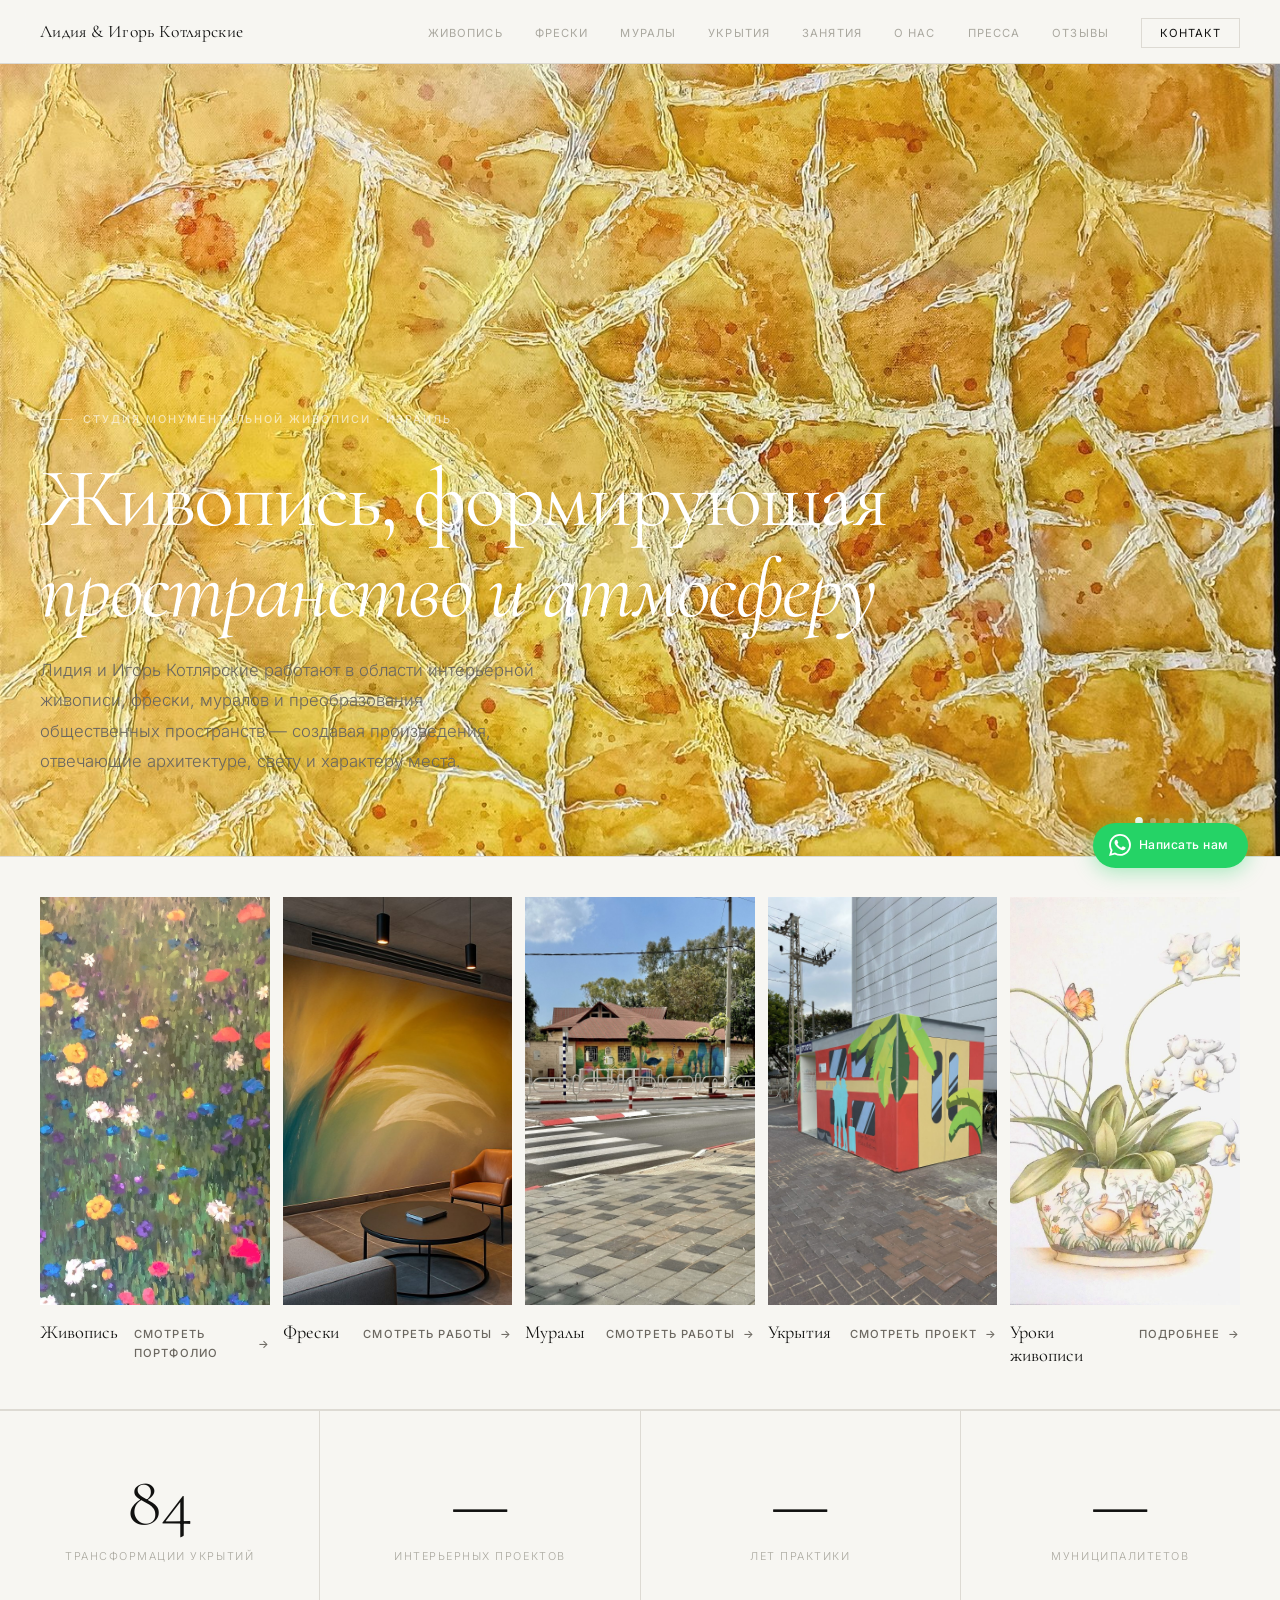
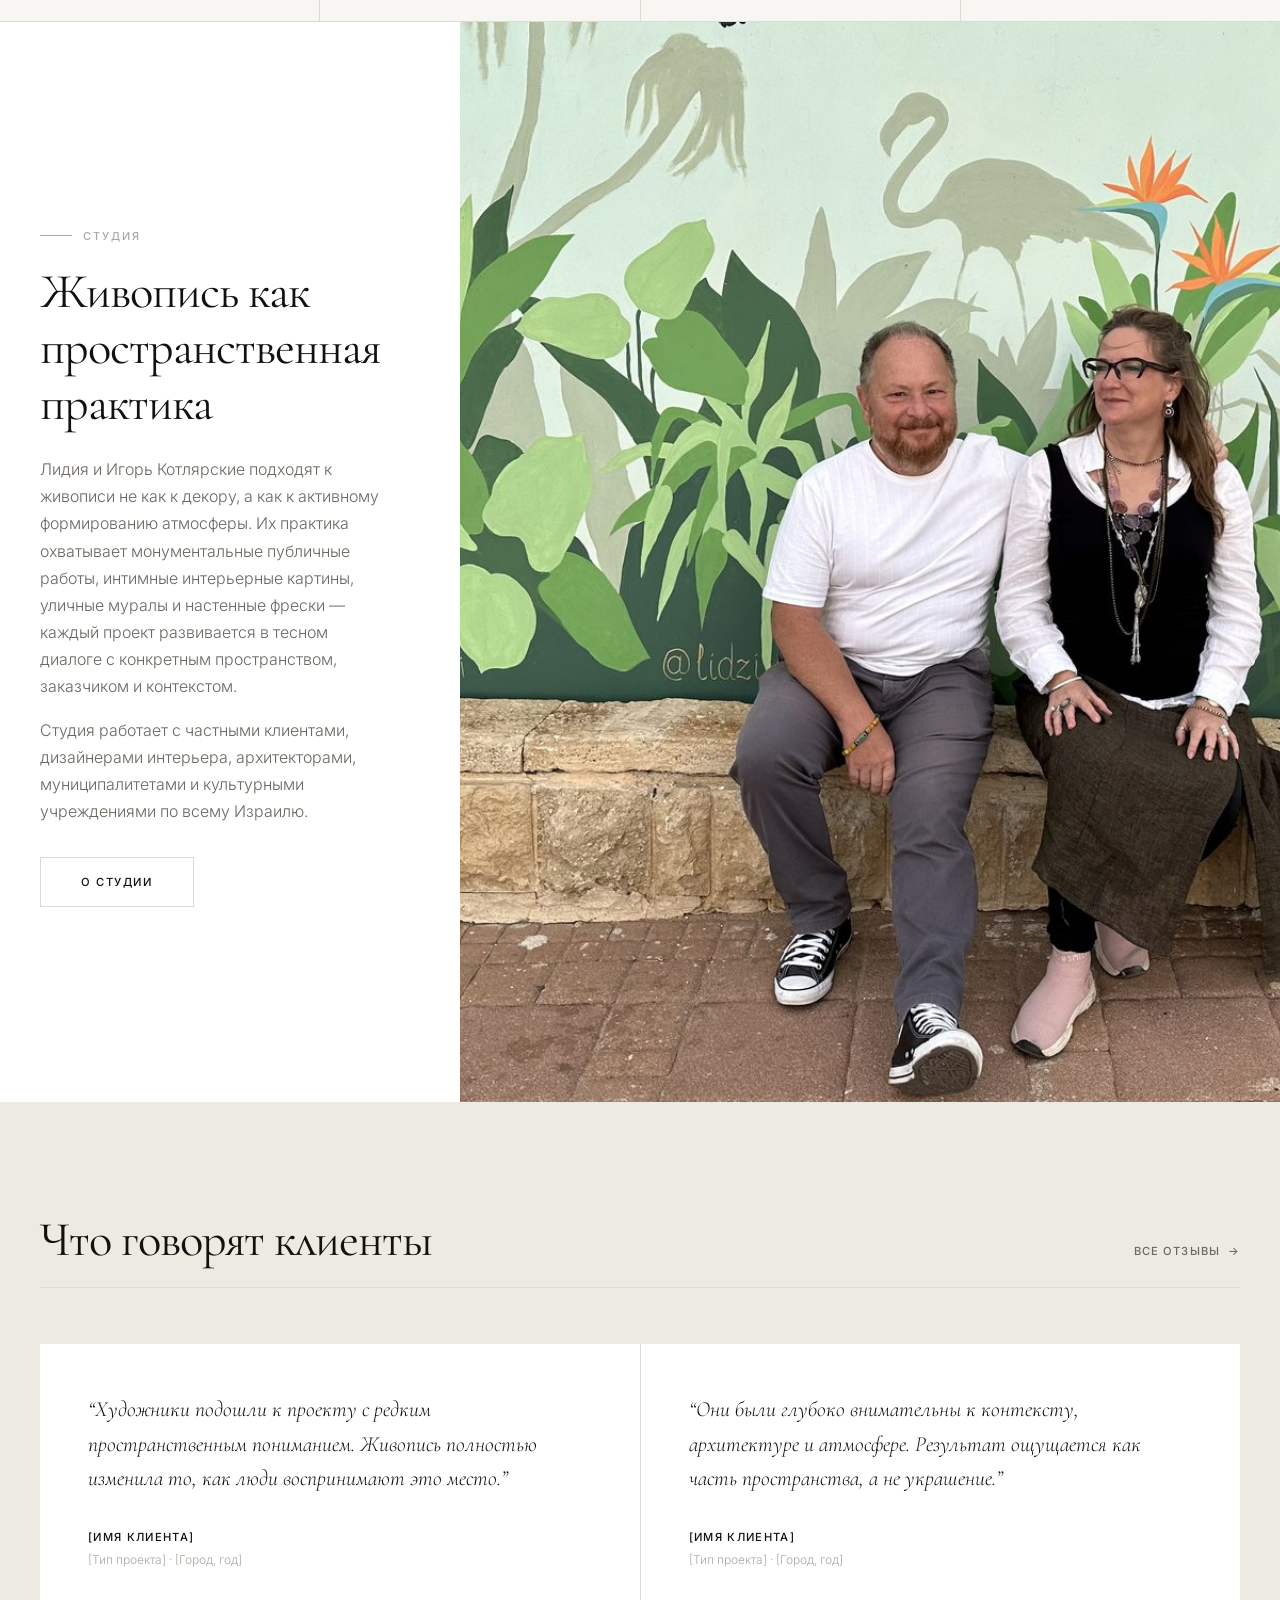
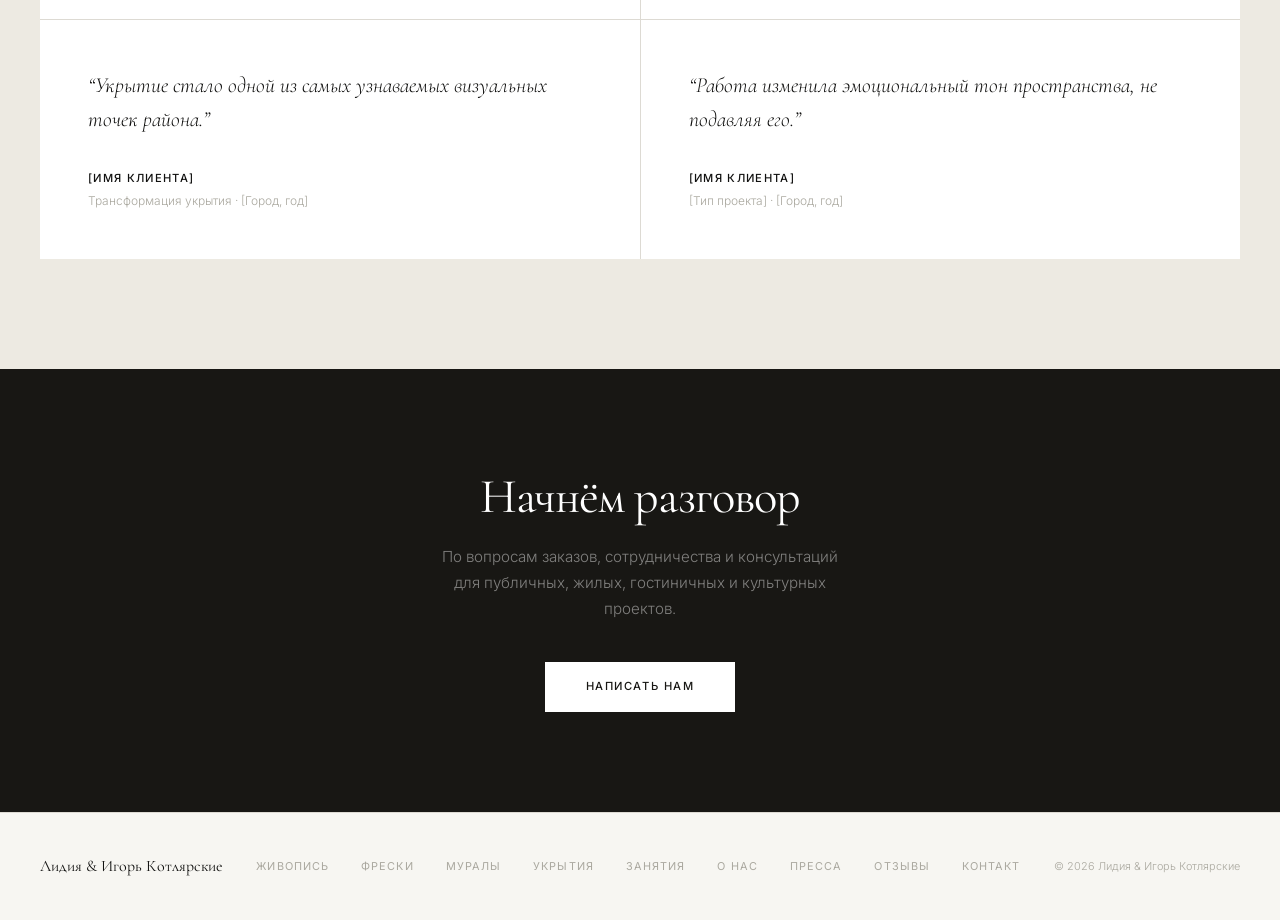
==== index.html @ c1836a42 "Initial commit — Kotlyarsky Studio website Co-Authored-By: Claude Sonnet 4.5 <noreply@anthropic.com>" ====
<!DOCTYPE html>
<html lang="ru">
<head>
  <meta charset="UTF-8">
  <meta name="viewport" content="width=device-width, initial-scale=1.0">
  <title>Лидия и Игорь Котлярские — Студия монументальной живописи</title>
  <meta name="description" content="Лидия и Игорь Котлярские — студия монументальной живописи, интерьерных фресок и художественного преобразования общественных пространств Израиля.">
  <link rel="stylesheet" href="css/style.css">
</head>
<body class="page-body">

  <!-- Навигация -->
  <nav class="nav" role="navigation" aria-label="Основная навигация">
    <div class="nav-inner">
      <a href="index.html" class="nav-logo">Лидия &amp; Игорь Котлярские</a>
      <button class="nav-toggle" aria-label="Открыть меню" aria-expanded="false">
        <span></span><span></span><span></span>
      </button>
      <ul class="nav-links">
        <li><a href="interior-paintings.html">Живопись</a></li>
        <li><a href="frescoes.html">Фрески</a></li>
        <li><a href="murals.html">Муралы</a></li>
        <li><a href="shelters.html">Укрытия</a></li>
        <li><a href="teaching.html">Занятия</a></li>
        <li><a href="about.html">О нас</a></li>
        <li><a href="press.html">Пресса</a></li>
        <li><a href="reviews.html">Отзывы</a></li>
        <li><a href="contact.html" class="nav-contact">Контакт</a></li>
      </ul>
    </div>
  </nav>

  <!-- Герой -->
  <header class="hero hero--full">
    <div class="hero-carousel">
      <div class="hero-slide active"><img src="images/paintings/paintings-01.jpg" alt="Картина студии Котлярских"></div>
      <div class="hero-slide"><img src="images/paintings/paintings-03.jpg" alt="Картина студии Котлярских"></div>
      <div class="hero-slide"><img src="images/paintings/paintings-05.jpg" alt="Картина студии Котлярских"></div>
      <div class="hero-slide"><img src="images/paintings/paintings-07.jpg" alt="Картина студии Котлярских"></div>
      <div class="hero-slide"><img src="images/paintings/paintings-09.jpg" alt="Картина студии Котлярских"></div>
      <div class="hero-slide"><img src="images/paintings/paintings-11.jpg" alt="Картина студии Котлярских"></div>
      <div class="hero-slide"><img src="images/paintings/paintings-14.jpg" alt="Картина студии Котлярских"></div>
      <div class="hero-slide"><img src="images/paintings/paintings-17.jpg" alt="Картина студии Котлярских"></div>
    </div>
    <div class="hero-content container">
      <p class="label hero-label">Студия монументальной живописи · Израиль</p>
      <h1>Живопись, формирующая<br><em>пространство и атмосферу</em></h1>
      <p class="intro">Лидия и Игорь Котлярские работают в области интерьерной живописи, фрески, муралов и преобразования общественных пространств — создавая произведения, отвечающие архитектуре, свету и характеру места.</p>
    </div>
    <div class="hero-dots" aria-label="Навигация по слайдам">
      <button class="hero-dot active" aria-label="Слайд 1"></button>
      <button class="hero-dot" aria-label="Слайд 2"></button>
      <button class="hero-dot" aria-label="Слайд 3"></button>
      <button class="hero-dot" aria-label="Слайд 4"></button>
      <button class="hero-dot" aria-label="Слайд 5"></button>
      <button class="hero-dot" aria-label="Слайд 6"></button>
      <button class="hero-dot" aria-label="Слайд 7"></button>
      <button class="hero-dot" aria-label="Слайд 8"></button>
    </div>
  </header>

  <!-- Основные разделы -->
  <section aria-label="Направления работы">
    <div class="section-cards section-cards--5col">

      <article class="section-card">
        <div class="section-card-img">
          <img src="images/paintings/paintings-08.jpg" alt="Интерьерная живопись" style="width:100%;height:100%;object-fit:cover;transform:scale(1.4);">
        </div>
        <div class="section-card-body">
          <span class="label">Портфолио</span>
          <h3>Живопись</h3>
          <p>Оригинальные картины для частных домов, гостиничных пространств и культурных объектов — каждая работа создаётся в диалоге с конкретным интерьером.</p>
          <a href="interior-paintings.html" class="link-arrow">Смотреть портфолио</a>
        </div>
      </article>

      <article class="section-card">
        <div class="section-card-img">
          <img src="images/frescoes/frescoes-08.jpg" alt="Интерьерная фреска" style="width:100%;height:100%;object-fit:cover;">
        </div>
        <div class="section-card-body">
          <span class="label">Интерьер</span>
          <h3>Фрески</h3>
          <p>Настенная живопись внутри пространств — интегрируется с архитектурой через материальную поверхность, жест и физическую глубину. Современный подход к древнему искусству.</p>
          <a href="frescoes.html" class="link-arrow">Смотреть работы</a>
        </div>
      </article>

      <article class="section-card">
        <div class="section-card-img">
          <img src="images/murals/murals-01.jpg" alt="Уличный мурал" style="width:100%;height:100%;object-fit:cover;">
        </div>
        <div class="section-card-body">
          <span class="label">Экстерьер</span>
          <h3>Муралы</h3>
          <p>Монументальная живопись на фасадах, внешних стенах и общественных поверхностях — ситуативные работы, отвечающие окружающей городской и природной среде.</p>
          <a href="murals.html" class="link-arrow">Смотреть работы</a>
        </div>
      </article>

      <article class="section-card">
        <div class="section-card-img">
          <img src="images/shelters/shelters-10.jpg" alt="Расписанное укрытие" style="width:100%;height:100%;object-fit:cover;">
        </div>
        <div class="section-card-body">
          <span class="label">Паблик-арт</span>
          <h3>Укрытия</h3>
          <p>84 трансформации укрытий на севере Израиля — превращение бетонных оборонительных сооружений в визуальные доминанты и эмоциональные якоря городской среды.</p>
          <a href="shelters.html" class="link-arrow">Смотреть проект</a>
        </div>
      </article>

      <article class="section-card">
        <div class="section-card-img">
          <img src="images/teaching/teaching-02.jpg" alt="Занятие живописью" style="width:100%;height:100%;object-fit:cover;">
        </div>
        <div class="section-card-body">
          <span class="label">Преподавание</span>
          <h3>Уроки живописи</h3>
          <p>Уроки живописи для всех возрастов и уровней — индивидуальные и групповые занятия с Лидией и Игорем в тёплой, открытой атмосфере студии.</p>
          <a href="teaching.html" class="link-arrow">Подробнее</a>
        </div>
      </article>

    </div>
  </section>

  <!-- Статистика -->
  <section aria-label="Показатели студии">
    <div class="stats-bar">
      <div class="stat-item">
        <div class="stat-number">84</div>
        <div class="stat-label">Трансформации укрытий</div>
      </div>
      <div class="stat-item">
        <div class="stat-number">—</div>
        <div class="stat-label">Интерьерных проектов</div>
      </div>
      <div class="stat-item">
        <div class="stat-number">—</div>
        <div class="stat-label">Лет практики</div>
      </div>
      <div class="stat-item">
        <div class="stat-number">—</div>
        <div class="stat-label">Муниципалитетов</div>
      </div>
    </div>
  </section>

  <!-- О студии -->
  <section class="section section--white shelter-feature-section">
    <div class="shelter-feature">
      <div class="shelter-feature-text">
        <p class="label" style="margin-bottom:1.2rem;">Студия</p>
        <h2 style="margin-bottom:1.5rem;">Живопись как пространственная практика</h2>
        <p style="color: var(--text-mid); margin-bottom: 1rem;">Лидия и Игорь Котлярские подходят к живописи не как к декору, а как к активному формированию атмосферы. Их практика охватывает монументальные публичные работы, интимные интерьерные картины, уличные муралы и настенные фрески — каждый проект развивается в тесном диалоге с конкретным пространством, заказчиком и контекстом.</p>
        <p style="color: var(--text-mid); margin-bottom: 2rem;">Студия работает с частными клиентами, дизайнерами интерьера, архитекторами, муниципалитетами и культурными учреждениями по всему Израилю.</p>
        <a href="about.html" class="btn btn-outline">О студии</a>
      </div>
      <div class="shelter-feature-img">
        <img src="images/about/about-01.jpg" alt="Лидия и Игорь Котлярские">
      </div>
    </div>
  </section>

  <!-- Отзывы -->
  <section class="section section--warm">
    <div class="container">
      <div class="section-header">
        <h2>Что говорят клиенты</h2>
        <a href="reviews.html" class="link-arrow">Все отзывы</a>
      </div>
      <div class="reviews-grid">

        <article class="review-card">
          <p class="review-quote">Художники подошли к проекту с редким пространственным пониманием. Живопись полностью изменила то, как люди воспринимают это место.</p>
          <p class="review-author">[Имя клиента]</p>
          <p class="review-project">[Тип проекта] · [Город, год]</p>
        </article>

        <article class="review-card">
          <p class="review-quote">Они были глубоко внимательны к контексту, архитектуре и атмосфере. Результат ощущается как часть пространства, а не украшение.</p>
          <p class="review-author">[Имя клиента]</p>
          <p class="review-project">[Тип проекта] · [Город, год]</p>
        </article>

        <article class="review-card">
          <p class="review-quote">Укрытие стало одной из самых узнаваемых визуальных точек района.</p>
          <p class="review-author">[Имя клиента]</p>
          <p class="review-project">Трансформация укрытия · [Город, год]</p>
        </article>

        <article class="review-card">
          <p class="review-quote">Работа изменила эмоциональный тон пространства, не подавляя его.</p>
          <p class="review-author">[Имя клиента]</p>
          <p class="review-project">[Тип проекта] · [Город, год]</p>
        </article>

      </div>
    </div>
  </section>

  <!-- Призыв к действию -->
  <section class="contact-cta" aria-label="Связаться со студией">
    <div class="container">
      <h2>Начнём разговор</h2>
      <p>По вопросам заказов, сотрудничества и консультаций для публичных, жилых, гостиничных и культурных проектов.</p>
      <a href="contact.html" class="btn btn-light">Написать нам</a>
    </div>
  </section>

  <!-- Подвал -->
  <footer class="footer">
    <div class="footer-inner">
      <div class="footer-logo">Лидия &amp; Игорь Котлярские</div>
      <nav class="footer-links" aria-label="Навигация подвала">
        <a href="interior-paintings.html">Живопись</a>
        <a href="frescoes.html">Фрески</a>
        <a href="murals.html">Муралы</a>
        <a href="shelters.html">Укрытия</a>
        <a href="teaching.html">Занятия</a>
        <a href="about.html">О нас</a>
        <a href="press.html">Пресса</a>
        <a href="reviews.html">Отзывы</a>
        <a href="contact.html">Контакт</a>
      </nav>
      <p class="footer-copy">&copy; 2026 Лидия &amp; Игорь Котлярские</p>
    </div>
  </footer>

  <!-- WhatsApp -->
  <a href="https://wa.me/972532554891" class="whatsapp-btn" target="_blank" rel="noopener noreferrer" aria-label="Написать в WhatsApp">
    <svg xmlns="http://www.w3.org/2000/svg" width="22" height="22" viewBox="0 0 24 24" fill="currentColor">
      <path d="M17.472 14.382c-.297-.149-1.758-.867-2.03-.967-.273-.099-.471-.148-.67.15-.197.297-.767.966-.94 1.164-.173.199-.347.223-.644.075-.297-.15-1.255-.463-2.39-1.475-.883-.788-1.48-1.761-1.653-2.059-.173-.297-.018-.458.13-.606.134-.133.298-.347.446-.52.149-.174.198-.298.298-.497.099-.198.05-.371-.025-.52-.075-.149-.669-1.612-.916-2.207-.242-.579-.487-.5-.669-.51-.173-.008-.371-.01-.57-.01-.198 0-.52.074-.792.372-.272.297-1.04 1.016-1.04 2.479 0 1.462 1.065 2.875 1.213 3.074.149.198 2.096 3.2 5.077 4.487.709.306 1.262.489 1.694.625.712.227 1.36.195 1.871.118.571-.085 1.758-.719 2.006-1.413.248-.694.248-1.289.173-1.413-.074-.124-.272-.198-.57-.347m-5.421 7.403h-.004a9.87 9.87 0 01-5.031-1.378l-.361-.214-3.741.982.998-3.648-.235-.374a9.86 9.86 0 01-1.51-5.26c.001-5.45 4.436-9.884 9.888-9.884 2.64 0 5.122 1.03 6.988 2.898a9.825 9.825 0 012.893 6.994c-.003 5.45-4.437 9.884-9.885 9.884m8.413-18.297A11.815 11.815 0 0012.05 0C5.495 0 .16 5.335.157 11.892c0 2.096.547 4.142 1.588 5.945L.057 24l6.305-1.654a11.882 11.882 0 005.683 1.448h.005c6.554 0 11.89-5.335 11.893-11.893a11.821 11.821 0 00-3.48-8.413Z"/>
    </svg>
    <span class="whatsapp-btn-label">Написать нам</span>
  </a>

  <script src="js/main.js"></script>
</body>
</html>
---- css/style.css ----
/* ============================================
   KOTLYARSKY STUDIO — Stylesheet v2
   ============================================ */

@import url('https://fonts.googleapis.com/css2?family=Cormorant+Garamond:ital,wght@0,300;0,400;0,500;0,600;1,300;1,400;1,500&family=Inter:wght@300;400;500&display=swap');

/* ── Variables ─────────────────────────────── */
:root {
  --bg:           #f7f6f2;
  --bg-warm:      #edeae2;
  --white:        #ffffff;
  --text:         #111110;
  --text-mid:     #6b6760;
  --text-light:   #aaa89f;
  --border:       #dddad3;
  --border-light: #eae8e2;
  --accent:       #b85c30;
  --accent-light: #f5ede7;
  --dark:         #181714;

  --font-display: 'Cormorant Garamond', Georgia, serif;
  --font-body:    'Inter', -apple-system, sans-serif;

  --nav-height:   64px;
  --max-width:    1320px;
  --section-pad:  110px;
  --gap:          1.5rem;
}

/* ── Reset ─────────────────────────────────── */
*, *::before, *::after { box-sizing: border-box; margin: 0; padding: 0; }
html { scroll-behavior: smooth; -webkit-font-smoothing: antialiased; }
img { display: block; max-width: 100%; height: auto; }
a { color: inherit; text-decoration: none; }
ul { list-style: none; }
button { cursor: pointer; border: none; background: none; font: inherit; }

/* ── Base ───────────────────────────────────── */
body {
  font-family: var(--font-body);
  font-size: 16px;
  font-weight: 300;
  line-height: 1.7;
  color: var(--text);
  background: var(--bg);
}

/* ── Typography ─────────────────────────────── */
h1, h2, h3, h4 {
  font-family: var(--font-display);
  font-weight: 400;
  line-height: 1.1;
  letter-spacing: -0.02em;
}
h1 { font-size: clamp(3.2rem, 6.5vw, 6.5rem); }
h2 { font-size: clamp(2rem, 3.8vw, 3.4rem); line-height: 1.15; }
h3 { font-size: clamp(1.2rem, 2vw, 1.6rem); }
h4 { font-size: 1.1rem; }

p { max-width: 64ch; }

/* Small label — line + text */
.label {
  font-family: var(--font-body);
  font-size: 0.68rem;
  font-weight: 500;
  letter-spacing: 0.18em;
  text-transform: uppercase;
  color: var(--text-light);
  display: inline-flex;
  align-items: center;
  gap: 0.7rem;
}
.label::before {
  content: '';
  display: block;
  width: 2rem;
  height: 1px;
  background: var(--text-light);
  flex-shrink: 0;
}

/* ── Layout ─────────────────────────────────── */
.container {
  width: 100%;
  max-width: var(--max-width);
  margin: 0 auto;
  padding: 0 2.5rem;
}
.section { padding: var(--section-pad) 0; }
.section--dark  { background: var(--dark); color: var(--white); }
.section--warm  { background: var(--bg-warm); }
.section--white { background: var(--white); }

/* ── Navigation ─────────────────────────────── */
.nav {
  position: fixed;
  top: 0; left: 0; right: 0;
  height: var(--nav-height);
  background: rgba(247, 246, 242, 0.92);
  backdrop-filter: blur(12px);
  -webkit-backdrop-filter: blur(12px);
  border-bottom: 1px solid var(--border);
  z-index: 1000;
}
.nav-inner {
  display: flex;
  align-items: center;
  justify-content: space-between;
  height: 100%;
  max-width: var(--max-width);
  margin: 0 auto;
  padding: 0 2.5rem;
}
.nav-logo {
  font-family: var(--font-display);
  font-size: 1.1rem;
  font-weight: 400;
  letter-spacing: 0.02em;
  color: var(--text);
  flex-shrink: 0;
}
.nav-links {
  display: flex;
  align-items: center;
  gap: 2rem;
}
.nav-links a {
  font-size: 0.7rem;
  font-weight: 400;
  letter-spacing: 0.1em;
  text-transform: uppercase;
  color: var(--text-light);
  transition: color 0.2s;
  position: relative;
}
.nav-links a::after {
  content: '';
  position: absolute;
  bottom: -3px; left: 0; right: 0;
  height: 1px;
  background: var(--text);
  transform: scaleX(0);
  transform-origin: left;
  transition: transform 0.25s ease;
}
.nav-links a:hover,
.nav-links a.active { color: var(--text); }
.nav-links a:hover::after,
.nav-links a.active::after { transform: scaleX(1); }

.nav-links .nav-contact {
  color: var(--text);
  border: 1px solid var(--border);
  padding: 0.45rem 1.1rem;
  transition: background 0.2s, border-color 0.2s, color 0.2s;
}
.nav-links .nav-contact::after { display: none; }
.nav-links .nav-contact:hover {
  background: var(--text);
  color: var(--white);
  border-color: var(--text);
}

/* Mobile toggle */
.nav-toggle { display: none; flex-direction: column; gap: 5px; padding: 4px; }
.nav-toggle span { display: block; width: 22px; height: 1px; background: var(--text); transition: transform 0.3s, opacity 0.3s; }
.nav-toggle.open span:nth-child(1) { transform: translateY(6px) rotate(45deg); }
.nav-toggle.open span:nth-child(2) { opacity: 0; }
.nav-toggle.open span:nth-child(3) { transform: translateY(-6px) rotate(-45deg); }

.page-body { padding-top: var(--nav-height); }

/* ── Hero Carousel ──────────────────────────── */
.hero-carousel {
  position: absolute;
  inset: 0;
  z-index: 0;
}
.hero-slide {
  position: absolute;
  inset: 0;
  opacity: 0;
}
.hero-slide img {
  width: 100%; height: 100%;
  object-fit: cover;
}

/* CSS auto-advance: 8 slides × 5s = 40s cycle */
@keyframes carousel-fade {
  0%   { opacity: 1; }
  10%  { opacity: 1; }
  13%  { opacity: 0; }
  100% { opacity: 0; }
}
.hero-slide:nth-child(1) { animation: carousel-fade 40s infinite  0s; }
.hero-slide:nth-child(2) { animation: carousel-fade 40s infinite  5s; }
.hero-slide:nth-child(3) { animation: carousel-fade 40s infinite 10s; }
.hero-slide:nth-child(4) { animation: carousel-fade 40s infinite 15s; }
.hero-slide:nth-child(5) { animation: carousel-fade 40s infinite 20s; }
.hero-slide:nth-child(6) { animation: carousel-fade 40s infinite 25s; }
.hero-slide:nth-child(7) { animation: carousel-fade 40s infinite 30s; }
.hero-slide:nth-child(8) { animation: carousel-fade 40s infinite 35s; }

/* Manual dot override — pauses animation and holds that slide */
.hero-slide.active {
  animation: none;
  opacity: 1;
}

.hero-dots {
  position: absolute;
  bottom: 2rem;
  right: 2.5rem;
  display: flex;
  gap: 0.5rem;
  z-index: 2;
}
.hero-dot {
  width: 6px;
  height: 6px;
  border-radius: 50%;
  background: rgba(255,255,255,0.35);
  border: none;
  cursor: pointer;
  padding: 0;
  transition: background 0.3s, transform 0.3s;
}
.hero-dot.active {
  background: rgba(255,255,255,0.95);
  transform: scale(1.3);
}

/* ── Hero ───────────────────────────────────── */
.hero {
  padding: 90px 0 80px;
}
.hero--large { padding: 120px 0 100px; }

/* Full-bleed home hero */
.hero--full {
  min-height: 88vh;
  display: flex;
  align-items: flex-end;
  position: relative;
  overflow: hidden;
  padding: 0;
}
.hero-img-bg {
  position: absolute;
  inset: 0;
  z-index: 0;
}
.hero-img-bg img {
  width: 100%; height: 100%;
  object-fit: cover;
  opacity: 0.5;
}
.hero-img-placeholder {
  position: absolute; inset: 0;
  background: linear-gradient(135deg, #e0dbd0 0%, #c8c0b0 100%);
}
.hero-content {
  position: relative;
  z-index: 1;
  width: 100%;
  padding: 80px 2.5rem;
  max-width: var(--max-width);
  margin: 0 auto;
}
.hero--full .hero-content { color: var(--white); }
.hero--full .label { color: rgba(255,255,255,0.6); }
.hero--full .label::before { background: rgba(255,255,255,0.4); }
.hero--full .intro { color: rgba(255,255,255,0.75); }

.hero-label { margin-bottom: 1.5rem; }

.hero h1 { margin-bottom: 1.2rem; }

.hero p.intro {
  font-size: 1.05rem;
  color: var(--text-mid);
  max-width: 50ch;
  line-height: 1.8;
}

/* ── Home — Section Cards ────────────────────── */
.section-cards {
  display: grid;
  grid-template-columns: repeat(3, 1fr);
  gap: 1.5rem;
  padding: 2.5rem;
  background: var(--bg);
  border-top: 1px solid var(--border);
  border-bottom: 1px solid var(--border);
}
.section-cards--5col {
  grid-template-columns: repeat(5, 1fr);
  gap: 0.8rem;
}

.section-card {
  position: relative;
  cursor: pointer;
  overflow: hidden;
}

/* Stretched link covers whole card */
.section-card .link-arrow::before {
  content: '';
  position: absolute;
  inset: 0;
  z-index: 1;
}

.section-card-img {
  aspect-ratio: 9/16;
  overflow: hidden;
  background: var(--bg-warm);
}
.section-card-img img {
  width: 100%; height: 100%;
  object-fit: cover;
  transition: transform 0.6s cubic-bezier(0.25, 0.46, 0.45, 0.94);
}
.section-card:hover .section-card-img img { transform: scale(1.06); }

.img-placeholder {
  width: 100%; height: 100%;
  background: linear-gradient(135deg, #e0dbd1 0%, #ccc6ba 100%);
  display: flex; align-items: center; justify-content: center;
}
.img-placeholder span {
  font-size: 0.65rem; letter-spacing: 0.14em;
  text-transform: uppercase; color: #a09890;
}

.section-card-body {
  padding: 1rem 0 0.2rem;
  display: flex;
  align-items: baseline;
  justify-content: space-between;
  gap: 1rem;
}
/* Hide label and paragraph — keep only title + arrow */
.section-card-body > .label,
.section-card-body > p { display: none; }

.section-card-body h3 {
  font-family: var(--font-display);
  font-size: 1.15rem;
  font-weight: 400;
  letter-spacing: 0;
  line-height: 1.2;
}

/* ── Stats Bar ──────────────────────────────── */
.stats-bar {
  display: flex;
  border-top: 1px solid var(--border);
  border-bottom: 1px solid var(--border);
}
.stat-item {
  flex: 1;
  padding: 3.5rem 2rem;
  border-right: 1px solid var(--border);
  text-align: center;
}
.stat-item:last-child { border-right: none; }
.stat-number {
  font-family: var(--font-display);
  font-size: clamp(3rem, 5.5vw, 5.5rem);
  font-weight: 300;
  line-height: 1;
  margin-bottom: 0.6rem;
}
.stat-label {
  font-size: 0.68rem;
  letter-spacing: 0.14em;
  text-transform: uppercase;
  color: var(--text-light);
}

/* ── Two-column ─────────────────────────────── */
.two-col       { display: grid; grid-template-columns: 1fr 1fr; gap: 5rem; align-items: start; }
.two-col--wide { grid-template-columns: 1.5fr 1fr; }
.two-col--img  { align-items: stretch; }

.two-col-img {
  aspect-ratio: 3/4;
  overflow: hidden;
  background: var(--bg-warm);
}
.two-col-img img { width: 100%; height: 100%; object-fit: cover; }

/* ── Text sections ──────────────────────────── */
.text-section { max-width: 700px; }
.text-section h2 { margin-bottom: 1.8rem; }
.text-section p  { color: var(--text-mid); margin-bottom: 1.1rem; font-size: 0.97rem; }
.text-section p:last-child { margin-bottom: 0; }

.art-list { margin: 1rem 0; }
.art-list li {
  position: relative;
  padding-left: 1.2rem;
  color: var(--text-mid);
  font-size: 0.93rem;
  line-height: 2.1;
}
.art-list li::before { content: '—'; position: absolute; left: 0; color: var(--text-light); }

/* ── Gallery — Masonry ──────────────────────── */
.gallery-grid {
  columns: 3;
  column-gap: 1.2rem;
}
.gallery-grid--2col { columns: 2; }
.gallery-grid--4col { columns: 4; }

/* Portrait crop — forces 3:4 on every image (used on Shelters) */
.gallery-grid--portrait .gallery-img-wrap {
  aspect-ratio: 3/4;
}
.gallery-grid--portrait .gallery-img-wrap img {
  width: 100%;
  height: 100%;
  object-fit: cover;
}

.gallery-item {
  break-inside: avoid;
  margin-bottom: 1.2rem;
  cursor: pointer;
}

.gallery-img-wrap {
  position: relative;
  overflow: hidden;
  background: var(--bg-warm);
  /* No fixed aspect ratio — natural proportions for masonry */
}
.gallery-img-wrap img {
  width: 100%;
  display: block;
  transition: transform 0.55s cubic-bezier(0.25, 0.46, 0.45, 0.94);
}
.gallery-overlay {
  position: absolute;
  inset: 0;
  background: rgba(17, 17, 16, 0);
  display: flex;
  align-items: center;
  justify-content: center;
  transition: background 0.35s;
}
.gallery-overlay span {
  font-size: 0.65rem;
  font-weight: 500;
  letter-spacing: 0.2em;
  text-transform: uppercase;
  color: var(--white);
  opacity: 0;
  transition: opacity 0.3s;
}
.gallery-item:hover .gallery-img-wrap img { transform: scale(1.04); }
.gallery-item:hover .gallery-overlay { background: rgba(17, 17, 16, 0.3); }
.gallery-item:hover .gallery-overlay span { opacity: 1; }

.gallery-info { padding: 0.7rem 0 0; }
.gallery-info h3 { font-size: 0.95rem; font-weight: 400; margin-bottom: 0.15rem; }
.gallery-meta { font-size: 0.7rem; color: var(--text-light); letter-spacing: 0.06em; }
.gallery-desc { font-size: 0.83rem; color: var(--text-mid); line-height: 1.55; margin-top: 0.3rem; max-width: 40ch; }

/* ── Lightbox ───────────────────────────────── */
.lightbox {
  display: none;
  position: fixed; inset: 0;
  background: rgba(16, 15, 14, 0.96);
  z-index: 2000;
  flex-direction: column;
  align-items: center;
  justify-content: center;
}
.lightbox.open { display: flex; }
.lightbox-inner {
  position: relative;
  max-width: 92vw;
  max-height: 86vh;
  display: flex;
  align-items: center;
  justify-content: center;
}
.lightbox-inner img {
  max-width: 90vw;
  max-height: 82vh;
  object-fit: contain;
}
.lightbox-close {
  position: fixed; top: 1.5rem; right: 2rem;
  color: rgba(255,255,255,0.5);
  font-size: 1.8rem; font-weight: 300;
  z-index: 2001; transition: color 0.2s;
}
.lightbox-close:hover { color: white; }
.lightbox-prev, .lightbox-next {
  position: fixed; top: 50%; transform: translateY(-50%);
  color: rgba(255,255,255,0.4);
  font-size: 2rem; font-weight: 300;
  padding: 1rem; z-index: 2001; transition: color 0.2s;
}
.lightbox-prev { left: 1rem; }
.lightbox-next { right: 1rem; }
.lightbox-prev:hover, .lightbox-next:hover { color: white; }
.lightbox-caption {
  position: fixed; bottom: 2rem;
  color: rgba(255,255,255,0.4);
  font-size: 0.72rem; letter-spacing: 0.08em; text-align: center;
}

/* ── Link Arrow ─────────────────────────────── */
.link-arrow {
  display: inline-flex;
  align-items: center;
  gap: 0.5rem;
  font-size: 0.7rem;
  font-weight: 500;
  letter-spacing: 0.1em;
  text-transform: uppercase;
  color: var(--text-mid);
  transition: color 0.2s, gap 0.2s;
}
.link-arrow::after { content: '→'; }
.link-arrow:hover { color: var(--text); gap: 0.8rem; }

/* ── Buttons ────────────────────────────────── */
.btn {
  display: inline-flex;
  align-items: center;
  gap: 0.6rem;
  padding: 0.9rem 2.5rem;
  font-family: var(--font-body);
  font-size: 0.7rem;
  font-weight: 500;
  letter-spacing: 0.14em;
  text-transform: uppercase;
  transition: background 0.22s, color 0.22s, border-color 0.22s;
}
.btn-light {
  background: var(--white);
  color: var(--dark);
  border: 1px solid var(--white);
}
.btn-light:hover { background: transparent; color: var(--white); }

.btn-outline {
  border: 1px solid var(--border);
  color: var(--text);
}
.btn-outline:hover { background: var(--text); color: var(--white); border-color: var(--text); }

.btn-dark {
  background: var(--dark);
  color: var(--white);
  border: 1px solid var(--dark);
}
.btn-dark:hover { background: transparent; color: var(--dark); border-color: var(--dark); }

/* ── Press ──────────────────────────────────── */
.press-list { display: flex; flex-direction: column; }
.press-item {
  display: grid;
  grid-template-columns: 140px 1fr auto;
  gap: 2.5rem;
  align-items: start;
  padding: 2.5rem 0;
  border-bottom: 1px solid var(--border);
}
.press-item:first-child { border-top: 1px solid var(--border); }
.press-date { font-size: 0.72rem; color: var(--text-light); padding-top: 0.3rem; letter-spacing: 0.04em; }
.press-pub  { font-size: 0.65rem; font-weight: 500; letter-spacing: 0.14em; text-transform: uppercase; color: var(--accent); margin-bottom: 0.5rem; }
.press-title { font-family: var(--font-display); font-size: 1.5rem; font-weight: 400; margin-bottom: 0.5rem; line-height: 1.25; }
.press-desc  { font-size: 0.86rem; color: var(--text-mid); max-width: 52ch; }
.press-link  {
  font-size: 0.65rem; letter-spacing: 0.12em; text-transform: uppercase;
  color: var(--text-light); border-bottom: 1px solid var(--border);
  padding-bottom: 0.1rem; white-space: nowrap; align-self: center;
  transition: color 0.2s, border-color 0.2s;
}
.press-link:hover { color: var(--text); border-color: var(--text); }

/* ── Reviews ────────────────────────────────── */
.reviews-grid { display: grid; grid-template-columns: repeat(2, 1fr); gap: 1px; background: var(--border); }
.review-card {
  background: var(--white);
  padding: 3rem;
}
.review-quote {
  font-family: var(--font-display);
  font-size: 1.35rem;
  font-weight: 300;
  font-style: italic;
  line-height: 1.6;
  color: var(--text);
  margin-bottom: 2rem;
}
.review-quote::before { content: '\201C'; }
.review-quote::after  { content: '\201D'; }
.review-author { font-size: 0.7rem; font-weight: 500; letter-spacing: 0.12em; text-transform: uppercase; color: var(--text); margin-bottom: 0.2rem; }
.review-project { font-size: 0.75rem; color: var(--text-light); }
.review-img { margin-top: 2rem; aspect-ratio: 16/9; overflow: hidden; background: var(--bg-warm); }
.review-img img { width: 100%; height: 100%; object-fit: cover; }

/* ── Contact CTA ────────────────────────────── */
.contact-cta {
  padding: 100px 0;
  background: var(--dark);
  color: var(--white);
  text-align: center;
}
.contact-cta h2 {
  color: var(--white);
  margin-bottom: 1.2rem;
  max-width: 22ch;
  margin-left: auto;
  margin-right: auto;
}
.contact-cta p {
  color: rgba(255,255,255,0.45);
  font-size: 0.95rem;
  margin: 0 auto 2.5rem;
  max-width: 46ch;
  text-align: center;
}

/* ── WhatsApp ───────────────────────────────── */
.whatsapp-btn {
  position: fixed;
  bottom: 2rem; right: 2rem;
  background: #25D366;
  color: #ffffff;
  border-radius: 50px;
  display: flex;
  align-items: center;
  gap: 0.5rem;
  padding: 0.72rem 1.2rem 0.72rem 1rem;
  box-shadow: 0 4px 20px rgba(37, 211, 102, 0.38);
  z-index: 998;
  transition: transform 0.2s, box-shadow 0.2s;
  text-decoration: none;
}
.whatsapp-btn:hover {
  transform: translateY(-2px);
  box-shadow: 0 8px 28px rgba(37, 211, 102, 0.48);
  color: #ffffff;
}
.whatsapp-btn svg { display: block; flex-shrink: 0; }
.whatsapp-btn-label {
  font-family: var(--font-body);
  font-size: 0.76rem;
  font-weight: 500;
  letter-spacing: 0.04em;
  white-space: nowrap;
}

/* ── Shelter Feature (bleed image) ─────────── */
.shelter-feature-section { padding: 0; }
.shelter-feature {
  display: grid;
  grid-template-columns: 1fr 960px;
  min-height: 1080px;
  overflow: hidden;
}
.shelter-feature-text {
  padding: var(--section-pad) 5rem var(--section-pad) 2.5rem;
  max-width: 560px;
  justify-self: end;
  align-self: center;
}
.shelter-feature-img {
  width: 960px;
  height: 1080px;
  overflow: hidden;
  flex-shrink: 0;
}
.shelter-feature-img img {
  width: 100%;
  height: 100%;
  object-fit: cover;
}

/* ── Contact Page ───────────────────────────── */
.contact-grid { display: grid; grid-template-columns: 1fr 1fr; gap: 6rem; align-items: start; }
.contact-info h3 {
  font-family: var(--font-body);
  font-size: 0.65rem;
  font-weight: 500;
  letter-spacing: 0.14em;
  text-transform: uppercase;
  color: var(--text-light);
  margin-bottom: 0.4rem;
  margin-top: 2rem;
}
.contact-info h3:first-child { margin-top: 0; }
.contact-info p, .contact-info a { font-size: 0.95rem; color: var(--text-mid); max-width: none; }
.contact-info a:hover { color: var(--text); }

.contact-form { display: flex; flex-direction: column; gap: 1.1rem; }
.form-row { display: grid; grid-template-columns: 1fr 1fr; gap: 1rem; }
.form-group { display: flex; flex-direction: column; gap: 0.4rem; }
.form-group label { font-size: 0.65rem; font-weight: 500; letter-spacing: 0.12em; text-transform: uppercase; color: var(--text-light); }
.form-group input,
.form-group textarea,
.form-group select {
  background: var(--white);
  border: 1px solid var(--border);
  padding: 0.85rem 1rem;
  font-family: var(--font-body);
  font-size: 0.9rem;
  font-weight: 300;
  color: var(--text);
  outline: none;
  transition: border-color 0.2s;
  -webkit-appearance: none;
  border-radius: 0;
}
.form-group input:focus,
.form-group textarea:focus,
.form-group select:focus { border-color: var(--text); }
.form-group textarea { resize: vertical; min-height: 140px; }

/* ── Footer ─────────────────────────────────── */
.footer {
  padding: 2.5rem 0;
  border-top: 1px solid var(--border);
  background: var(--bg);
}
.footer-inner {
  display: flex;
  align-items: center;
  justify-content: space-between;
  max-width: var(--max-width);
  margin: 0 auto;
  padding: 0 2.5rem;
}
.footer-logo { font-family: var(--font-display); font-size: 1rem; font-weight: 400; }
.footer-links { display: flex; gap: 2rem; }
.footer-links a {
  font-size: 0.68rem;
  font-weight: 400;
  letter-spacing: 0.1em;
  text-transform: uppercase;
  color: var(--text-light);
  transition: color 0.2s;
}
.footer-links a:hover { color: var(--text); }
.footer-copy { font-size: 0.68rem; color: var(--text-light); }

/* ── Misc components ────────────────────────── */
.divider { border: none; border-top: 1px solid var(--border); }

.section-header {
  display: flex;
  align-items: baseline;
  justify-content: space-between;
  margin-bottom: 3.5rem;
  padding-bottom: 1.2rem;
  border-bottom: 1px solid var(--border);
}
.section-header h2 { margin-bottom: 0; }

/* About artists */
.artist-block {
  display: grid;
  grid-template-columns: 260px 1fr;
  gap: 4rem;
  align-items: start;
  padding: 4rem 0;
  border-bottom: 1px solid var(--border);
}
.artist-block:first-of-type { border-top: 1px solid var(--border); }
.artist-portrait { aspect-ratio: 3/4; background: var(--bg-warm); overflow: hidden; }
.artist-portrait img { width: 100%; height: 100%; object-fit: cover; }
.artist-name { font-size: clamp(1.8rem, 3vw, 2.8rem); margin-bottom: 0.3rem; }
.artist-role { font-size: 0.65rem; font-weight: 500; letter-spacing: 0.14em; text-transform: uppercase; color: var(--accent); margin-bottom: 1.8rem; }
.artist-bio p { color: var(--text-mid); font-size: 0.95rem; margin-bottom: 1rem; }

/* Studio statement */
.studio-statement { padding: 5rem 0; border-bottom: 1px solid var(--border); }
.studio-statement blockquote {
  font-family: var(--font-display);
  font-size: clamp(1.6rem, 3.5vw, 2.8rem);
  font-weight: 300;
  font-style: italic;
  line-height: 1.4;
  color: var(--text);
  max-width: 26ch;
}

/* Highlight quote box */
.highlight-box {
  border-left: 2px solid var(--accent);
  padding: 1.8rem 2rem;
  margin: 2rem 0;
  background: var(--accent-light);
}
.highlight-box p { font-size: 0.95rem; color: var(--text-mid); margin: 0; }

/* ── Responsive ─────────────────────────────── */
@media (max-width: 1100px) {
  :root { --section-pad: 80px; }
  .shelter-feature { grid-template-columns: 1fr; }
  .shelter-feature-img { width: 100%; height: 600px; }
  .shelter-feature-text { justify-self: start; padding: var(--section-pad) 2.5rem; max-width: 100%; }
  .section-cards { grid-template-columns: repeat(2, 1fr); padding: 2rem; }
  .section-cards--5col { grid-template-columns: repeat(3, 1fr); gap: 0.8rem; }
  .gallery-grid { columns: 2; }
  .gallery-grid--4col { columns: 2; }
  .two-col, .two-col--wide { grid-template-columns: 1fr; gap: 3rem; }
  .artist-block { grid-template-columns: 200px 1fr; gap: 3rem; }
  .contact-grid { grid-template-columns: 1fr; gap: 4rem; }
  .press-item { grid-template-columns: 100px 1fr; }
  .press-link { display: none; }
}

@media (max-width: 768px) {
  :root { --section-pad: 60px; --nav-height: 58px; }

  /* Nav */
  .nav-toggle { display: flex; }
  .nav-links {
    display: none;
    position: fixed;
    top: var(--nav-height); left: 0; right: 0;
    background: var(--bg);
    border-bottom: 1px solid var(--border);
    flex-direction: column;
    align-items: flex-start;
    padding: 1rem 0;
    gap: 0;
  }
  .nav-links.open { display: flex; }
  .nav-links li { width: 100%; }
  .nav-links a { display: block; padding: 0.9rem 2rem; font-size: 0.85rem; }
  .nav-links a::after { display: none; }
  .nav-links .nav-contact { margin: 0.5rem 2rem; display: inline-block; width: calc(100% - 4rem); text-align: center; }

  /* Cards */
  .section-cards { grid-template-columns: 1fr; padding: 1.5rem; gap: 1.2rem; }
  .section-cards--5col { grid-template-columns: repeat(2, 1fr); }
  .section-card-img { aspect-ratio: 4/3; }

  /* Gallery */
  .gallery-grid, .gallery-grid--2col { columns: 1; }

  /* Stats */
  .stats-bar { flex-direction: column; }
  .stat-item { border-right: none; border-bottom: 1px solid var(--border); }
  .stat-item:last-child { border-bottom: none; }

  /* Reviews */
  .reviews-grid { grid-template-columns: 1fr; }
  .review-card { padding: 2rem; }

  /* Artist */
  .artist-block { grid-template-columns: 1fr; }
  .artist-portrait { aspect-ratio: 4/3; max-height: 280px; }

  /* Press */
  .press-item { grid-template-columns: 1fr; gap: 0.5rem; }

  /* Footer */
  .footer-inner { flex-direction: column; gap: 1.2rem; text-align: center; }
  .footer-links { flex-wrap: wrap; justify-content: center; gap: 1.2rem; }

  /* WhatsApp */
  .whatsapp-btn { bottom: 1.2rem; right: 1.2rem; padding: 0.65rem 1rem 0.65rem 0.85rem; }
  .whatsapp-btn-label { font-size: 0.7rem; }
}

@media (max-width: 480px) {
  .container { padding: 0 1.5rem; }
  .nav-inner { padding: 0 1.5rem; }
  .hero { padding: 60px 0 50px; }
  .hero-content { padding: 60px 1.5rem; }
  .section-cards { padding: 1rem; }
  .form-row { grid-template-columns: 1fr; }
}
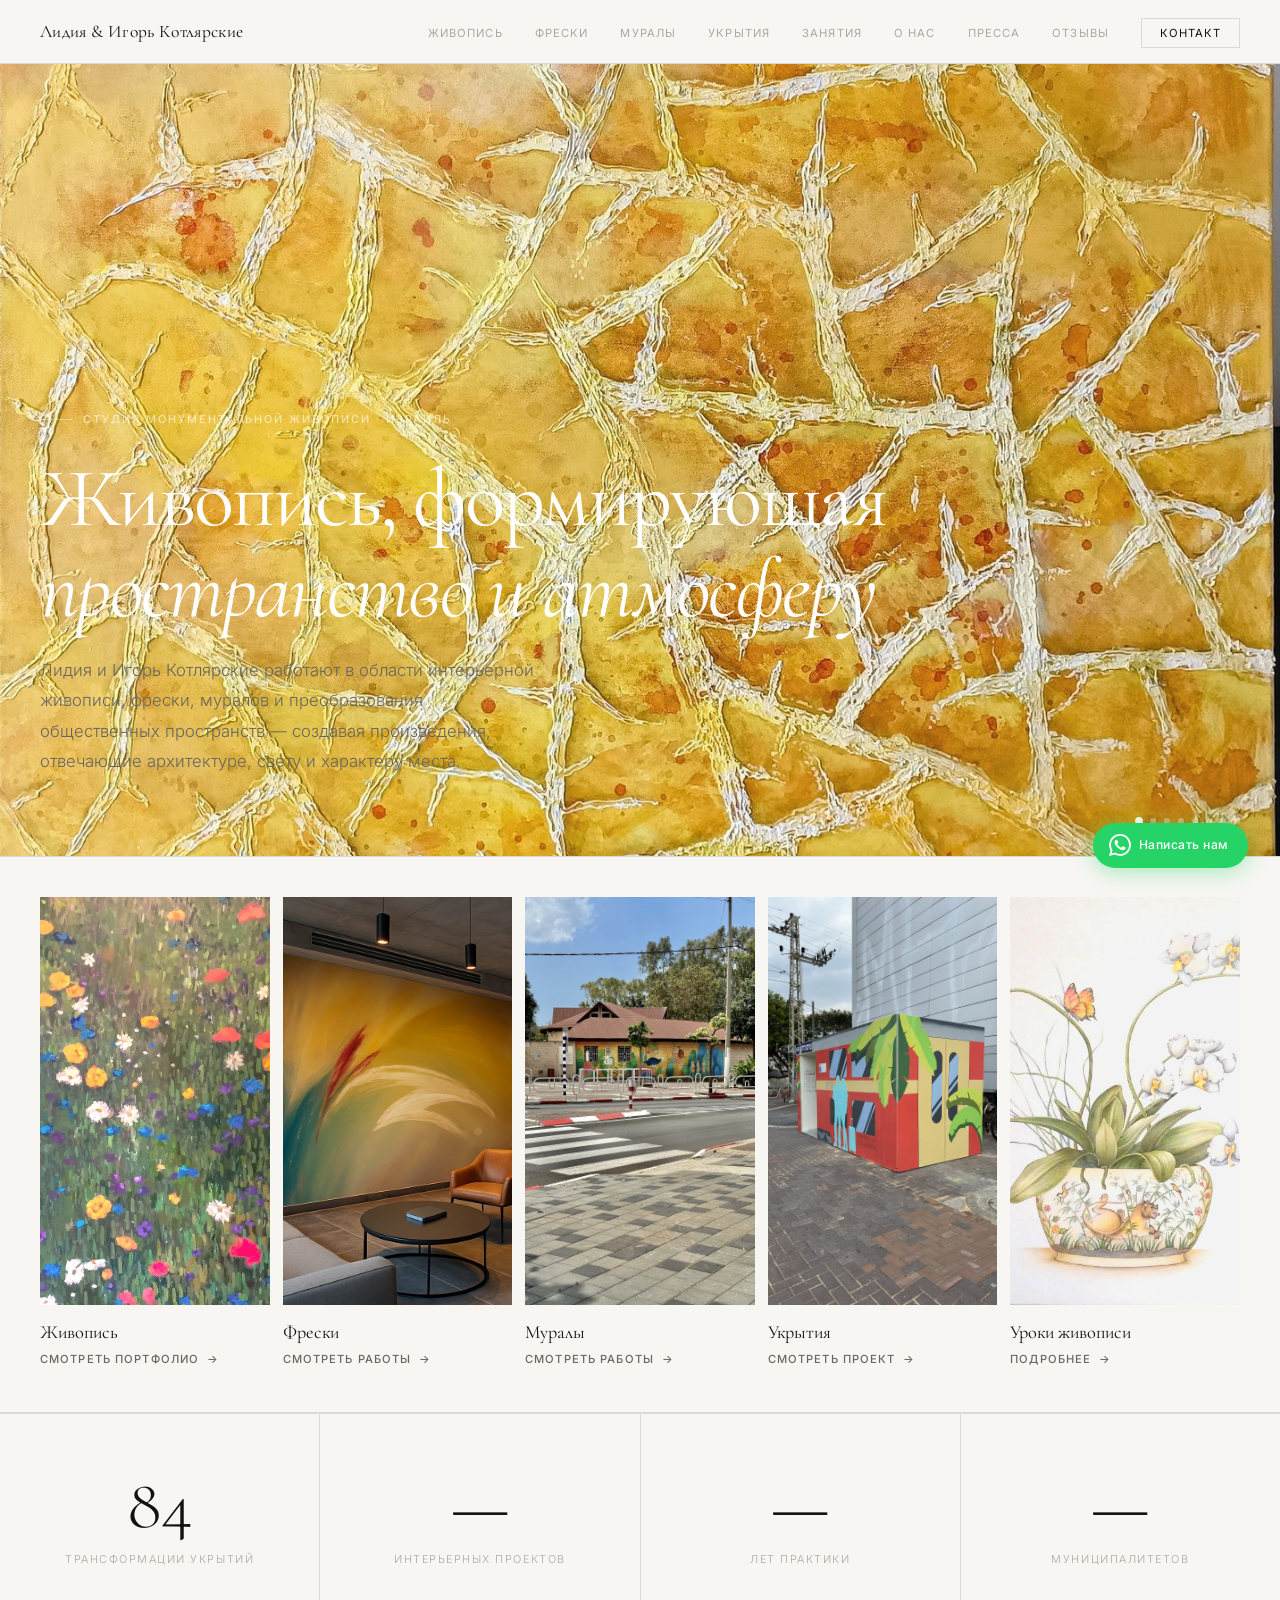
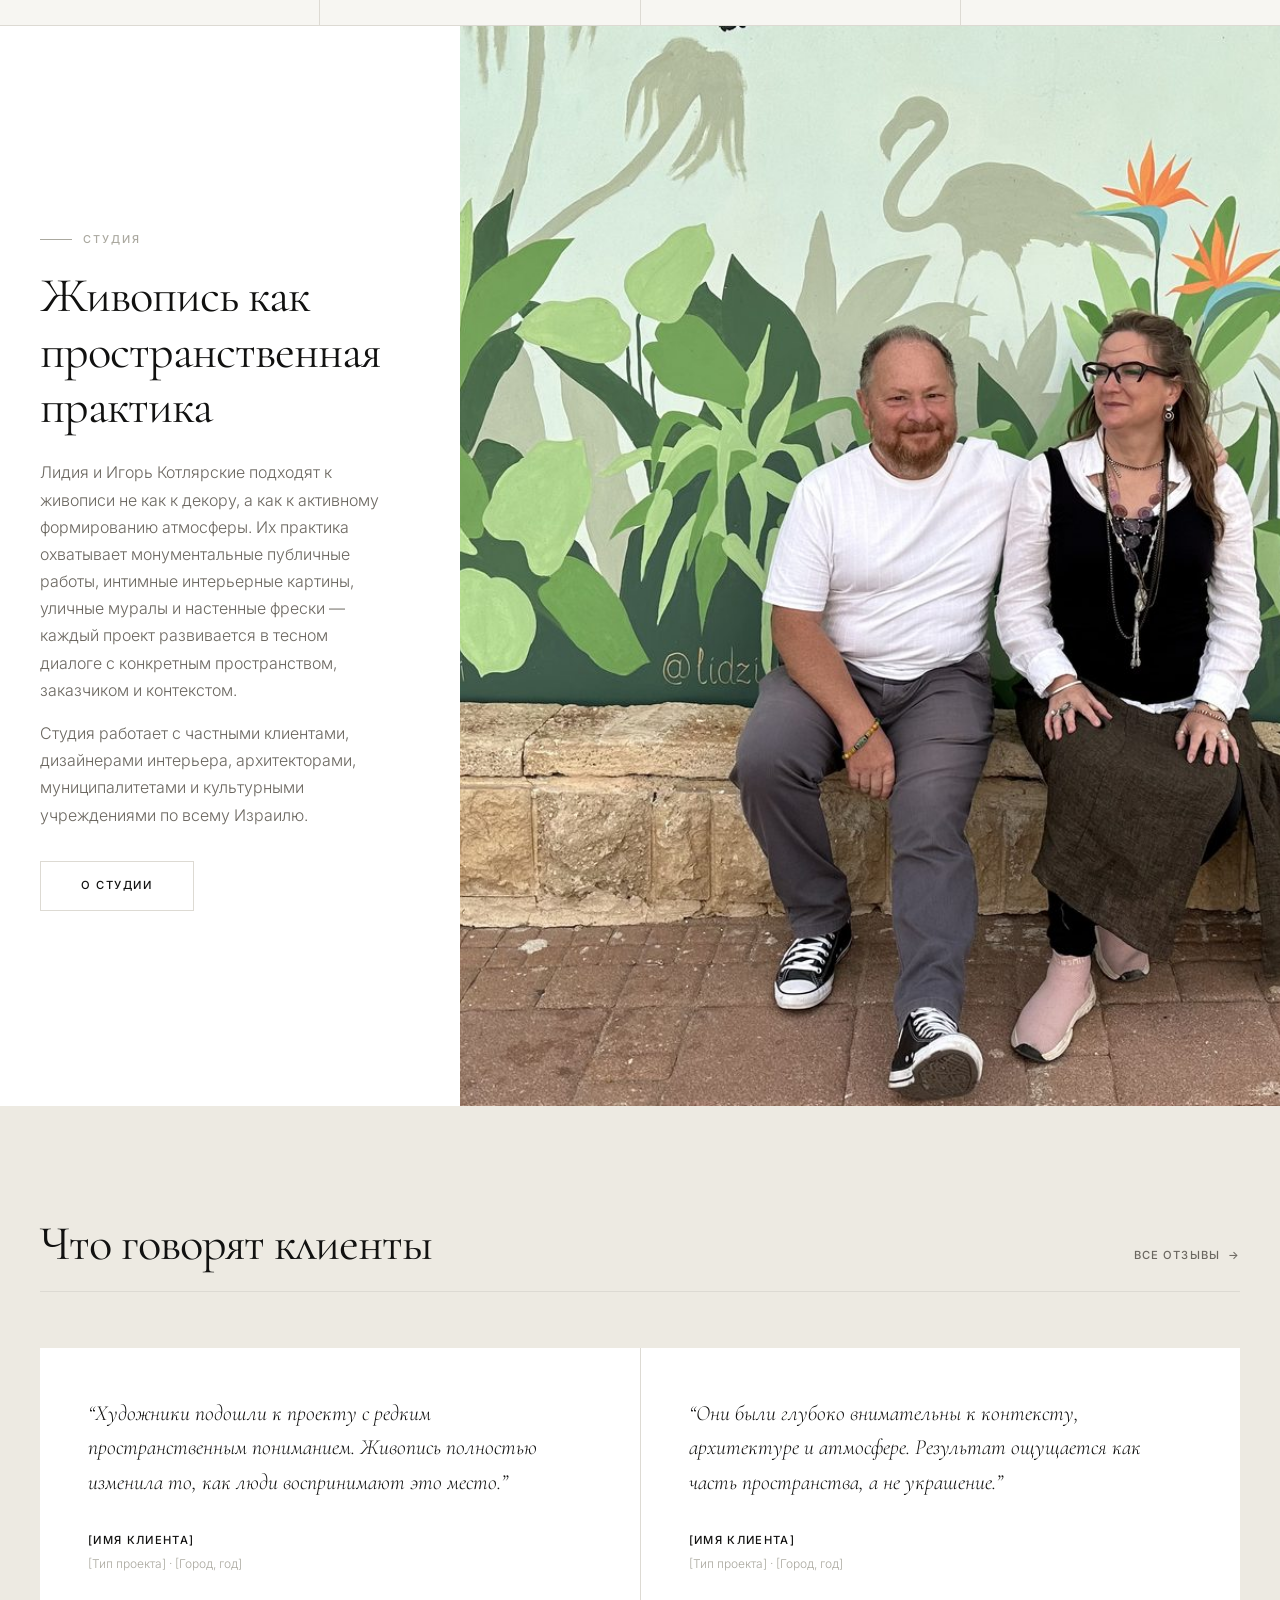
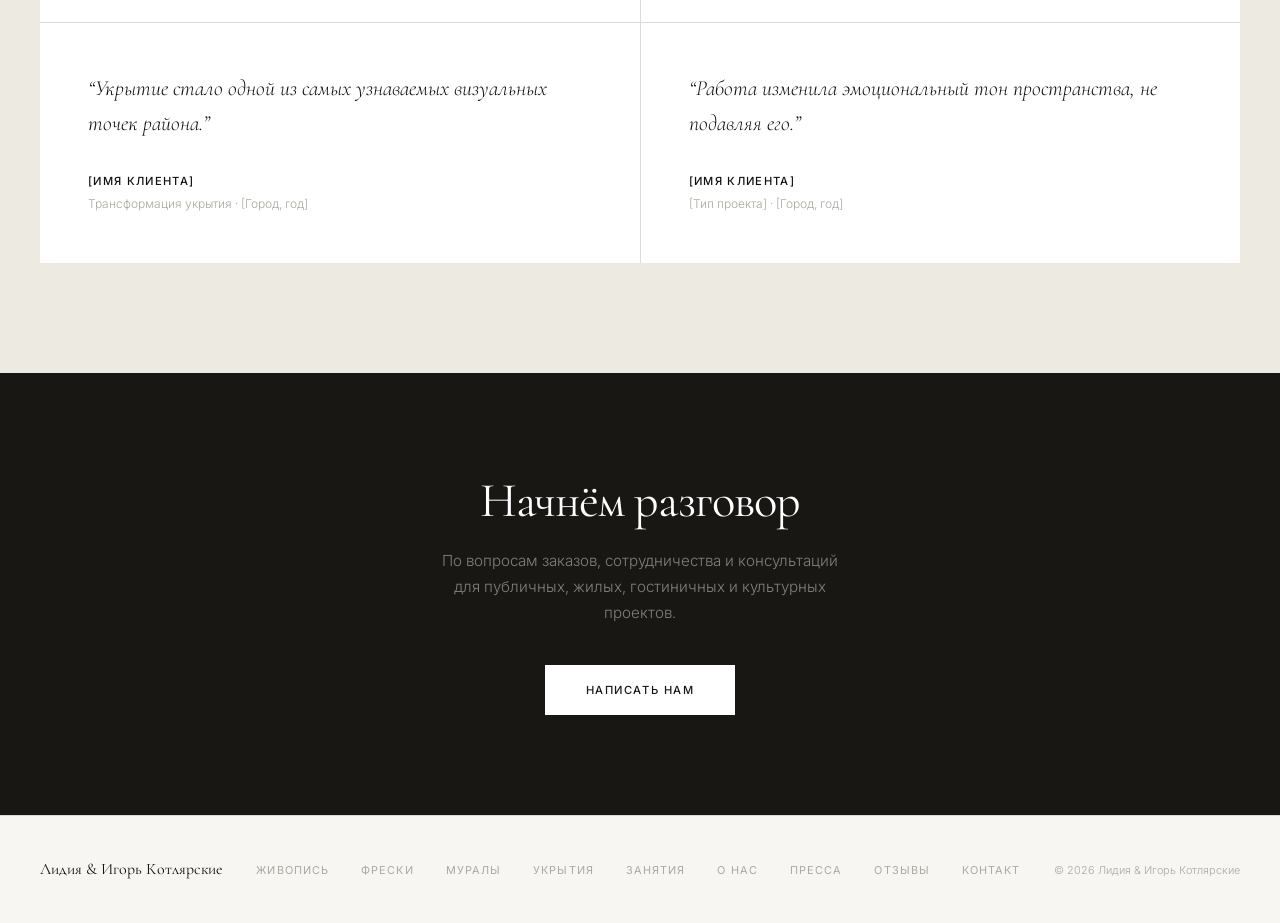
==== commit 2c652a57: "Force CSS cache refresh v2 Co-Authored-By: Claude Sonnet 4.6 <noreply@anthropic.com>" ====
--- a/index.html
+++ b/index.html
@@ -5,7 +5,7 @@
   <meta name="viewport" content="width=device-width, initial-scale=1.0">
   <title>Лидия и Игорь Котлярские — Студия монументальной живописи</title>
   <meta name="description" content="Лидия и Игорь Котлярские — студия монументальной живописи, интерьерных фресок и художественного преобразования общественных пространств Израиля.">
-  <link rel="stylesheet" href="css/style.css">
+  <link rel="stylesheet" href="css/style.css?v=2">
 </head>
 <body class="page-body">
 
--- a/css/style.css
+++ b/css/style.css
@@ -339,9 +339,9 @@
 .section-card-body {
   padding: 1rem 0 0.2rem;
   display: flex;
-  align-items: baseline;
-  justify-content: space-between;
-  gap: 1rem;
+  flex-direction: column;
+  align-items: flex-start;
+  gap: 0.4rem;
 }
 /* Hide label and paragraph — keep only title + arrow */
 .section-card-body > .label,
